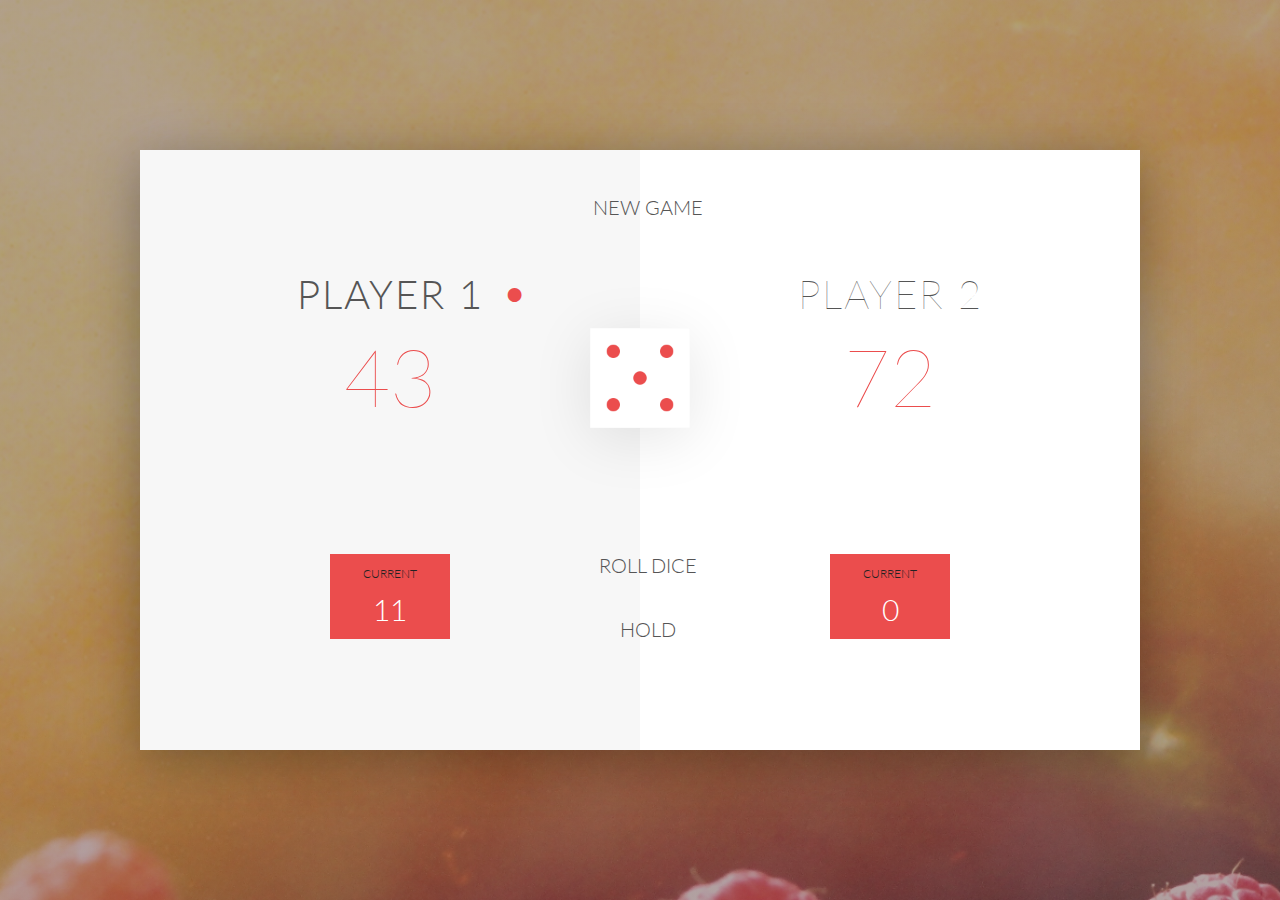
==== Udemy/4-DOM-pig-game/starter/index.html @ e824f43e "copied files" ====
<!DOCTYPE html>
<html lang="en">
    <head>
        <meta charset="UTF-8">
        <link href="https://fonts.googleapis.com/css?family=Lato:100,300,600" rel="stylesheet" type="text/css">
        <link href="http://code.ionicframework.com/ionicons/2.0.1/css/ionicons.min.css" rel="stylesheet" type="text/css">
        <link type="text/css" rel="stylesheet" href="style.css">
        
        <title>Pig Game</title>
    </head>

    <body>
        <div class="wrapper clearfix">
            <div class="player-0-panel active">
                <div class="player-name" id="name-0">Player 1</div>
                <div class="player-score" id="score-0">43</div>
                <div class="player-current-box">
                    <div class="player-current-label">Current</div>
                    <div class="player-current-score" id="current-0">11</div>
                </div>
            </div>
            
            <div class="player-1-panel">
                <div class="player-name" id="name-1">Player 2</div>
                <div class="player-score" id="score-1">72</div>
                <div class="player-current-box">
                    <div class="player-current-label">Current</div>
                    <div class="player-current-score" id="current-1">0</div>
                </div>
            </div>
            
            <button class="btn-new"><i class="ion-ios-plus-outline"></i>New game</button>
            <button class="btn-roll"><i class="ion-ios-loop"></i>Roll dice</button>
            <button class="btn-hold"><i class="ion-ios-download-outline"></i>Hold</button>
            
            <img src="dice-5.png" alt="Dice" class="dice">
        </div>
        
        <script src="app.js"></script>
    </body>
</html>
---- Udemy/4-DOM-pig-game/starter/style.css ----
/**********************************************
*** GENERAL
**********************************************/

* {
    margin: 0;
    padding: 0;
    box-sizing: border-box;
    
}

.clearfix::after {
    content: "";
    display: table;
    clear: both;
}

body {
    background-image: linear-gradient(rgba(62, 20, 20, 0.4), rgba(62, 20, 20, 0.4)), url(back.jpg);
    background-size: cover;
    background-position: center;
    font-family: Lato;
    font-weight: 300;
    position: relative;
    height: 100vh;
    color: #555;
}

.wrapper {
    width: 1000px;
    position: absolute;
    top: 50%;
    left: 50%;
    transform: translate(-50%, -50%);
    background-color: #fff;
    box-shadow: 0px 10px 50px rgba(0, 0, 0, 0.3);
    overflow: hidden;
}

.player-0-panel,
.player-1-panel {
    width: 50%;
    float: left;
    height: 600px;
    padding: 100px;
}



/**********************************************
*** PLAYERS
**********************************************/

.player-name {
    font-size: 40px;
    text-align: center;
    text-transform: uppercase;
    letter-spacing: 2px;
    font-weight: 100;
    margin-top: 20px;
    margin-bottom: 10px;
    position: relative;
}

.player-score {
    text-align: center;
    font-size: 80px;
    font-weight: 100;
    color: #EB4D4D;
    margin-bottom: 130px;
}

.active { background-color: #f7f7f7; }
.active .player-name { font-weight: 300; }

.active .player-name::after {
    content: "\2022";
    font-size: 47px;
    position: absolute;
    color: #EB4D4D;
    top: -7px;
    right: 10px;
    
}

.player-current-box {
    background-color: #EB4D4D;
    color: #fff;
    width: 40%;
    margin: 0 auto;
    padding: 12px;
    text-align: center;
}

.player-current-label {
    text-transform: uppercase;
    margin-bottom: 10px;
    font-size: 12px;
    color: #222;
}

.player-current-score {
    font-size: 30px;
}

button {
    position: absolute;
    width: 200px;
    left: 50%;
    transform: translateX(-50%);
    color: #555;
    background: none;
    border: none;
    font-family: Lato;
    font-size: 20px;
    text-transform: uppercase;
    cursor: pointer;
    font-weight: 300;
    transition: background-color 0.3s, color 0.3s;
}

button:hover { font-weight: 600; }
button:hover i { margin-right: 20px; }

button:focus {
    outline: none;
}

i {
    color: #EB4D4D;
    display: inline-block;
    margin-right: 15px;
    font-size: 32px;
    line-height: 1;
    vertical-align: text-top;
    margin-top: -4px;
    transition: margin 0.3s;
}

.btn-new { top: 45px;}
.btn-roll { top: 403px;}
.btn-hold { top: 467px;}

.dice {
    position: absolute;
    left: 50%;
    top: 178px;
    transform: translateX(-50%);
    height: 100px;
    box-shadow: 0px 10px 60px rgba(0, 0, 0, 0.10);
}

.winner { background-color: #f7f7f7; }
.winner .player-name { font-weight: 300; color: #EB4D4D; }
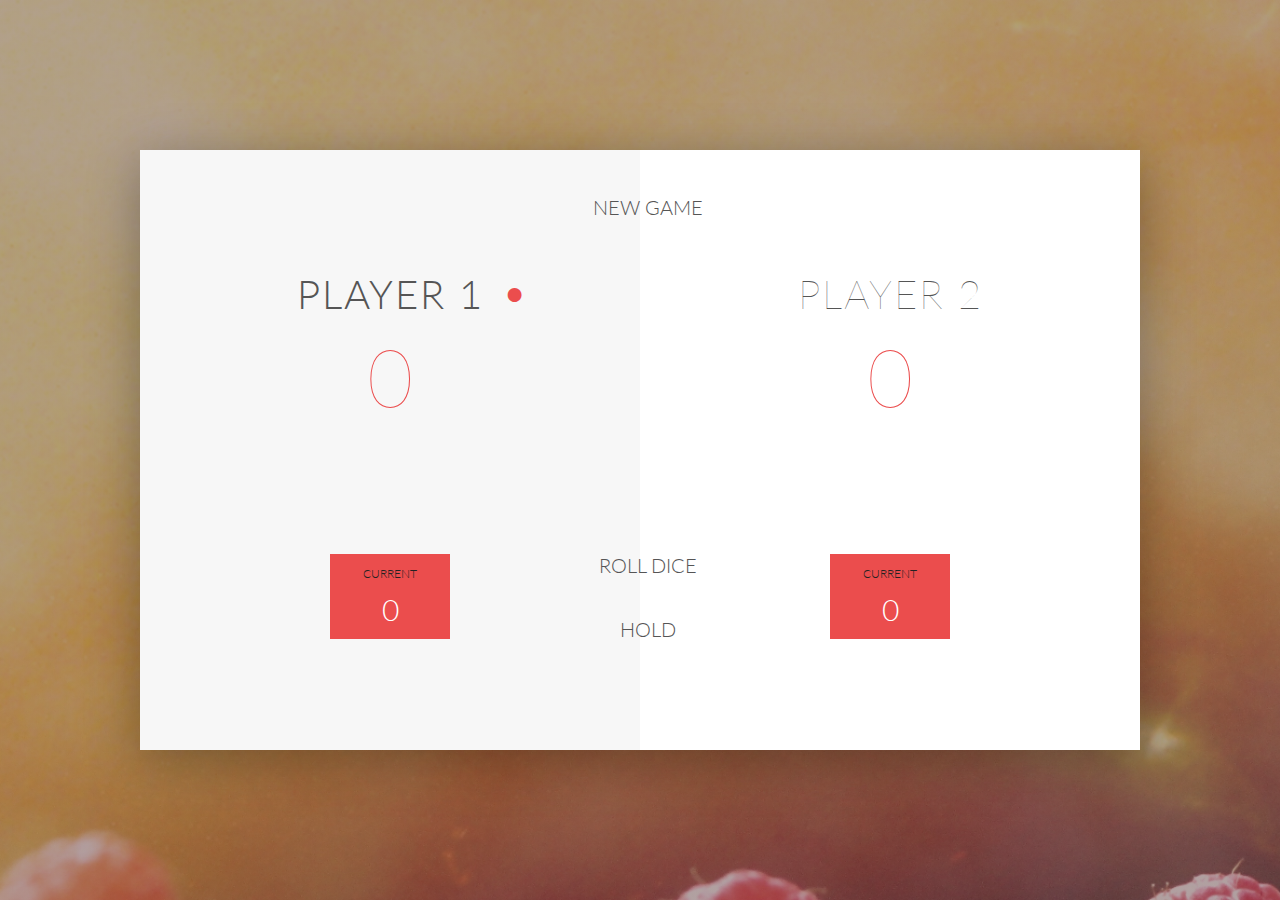
==== commit b3c37874: "finished lesson 53" ====
--- a/Udemy/4-DOM-pig-game/starter/index.html
+++ b/Udemy/4-DOM-pig-game/starter/index.html
@@ -25,7 +25,7 @@
                 <div class="player-score" id="score-1">72</div>
                 <div class="player-current-box">
                     <div class="player-current-label">Current</div>
-                    <div class="player-current-score" id="current-1">0</div>
+                    <div class="player-current-score" id="current-1">9</div>
                 </div>
             </div>
             
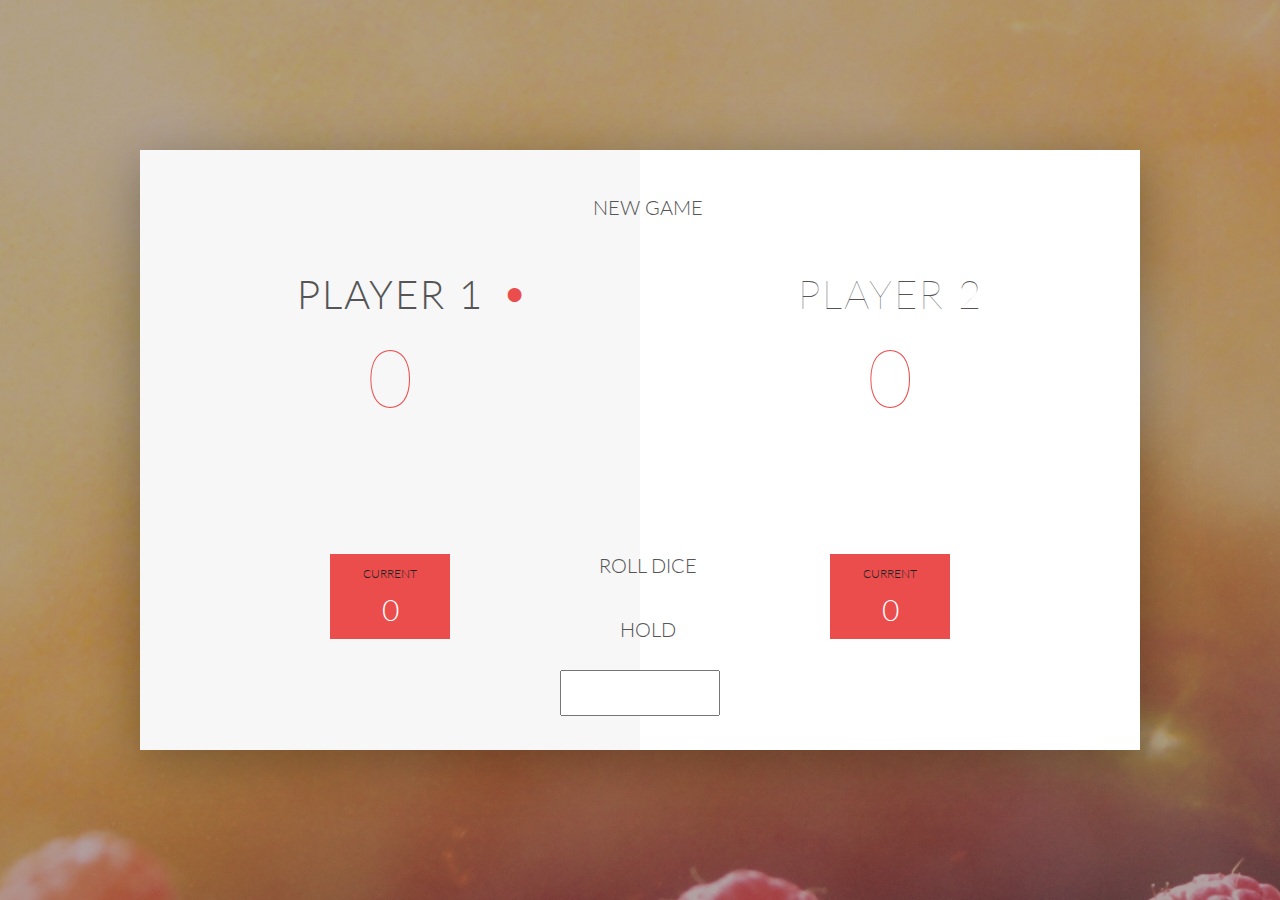
==== commit f4b5f749: "Finished lessons 57" ====
--- a/Udemy/4-DOM-pig-game/starter/index.html
+++ b/Udemy/4-DOM-pig-game/starter/index.html
@@ -33,9 +33,12 @@
             <button class="btn-roll"><i class="ion-ios-loop"></i>Roll dice</button>
             <button class="btn-hold"><i class="ion-ios-download-outline"></i>Hold</button>
             
+            <input type="text" id='scoreToWin' class="final-score">
+            
+
             <img src="dice-5.png" alt="Dice" class="dice">
         </div>
         
-        <script src="app.js"></script>
+        <script src="app2.js"></script>
     </body>
 </html>--- a/Udemy/4-DOM-pig-game/starter/style.css
+++ b/Udemy/4-DOM-pig-game/starter/style.css
@@ -141,6 +141,22 @@
 .btn-roll { top: 403px;}
 .btn-hold { top: 467px;}
 
+.final-score {
+    position: absolute;
+    left: 50%;
+    transform: translateX(-50%);
+    top: 520px;
+    color: #555;
+    font-size: 18px;
+    font-family: 'Lato';
+    text-align: center;
+    padding: 10px;
+    width: 160px;
+    text-transform: uppercase;
+}
+
+.final-score:focus { outline: none; }
+
 .dice {
     position: absolute;
     left: 50%;
